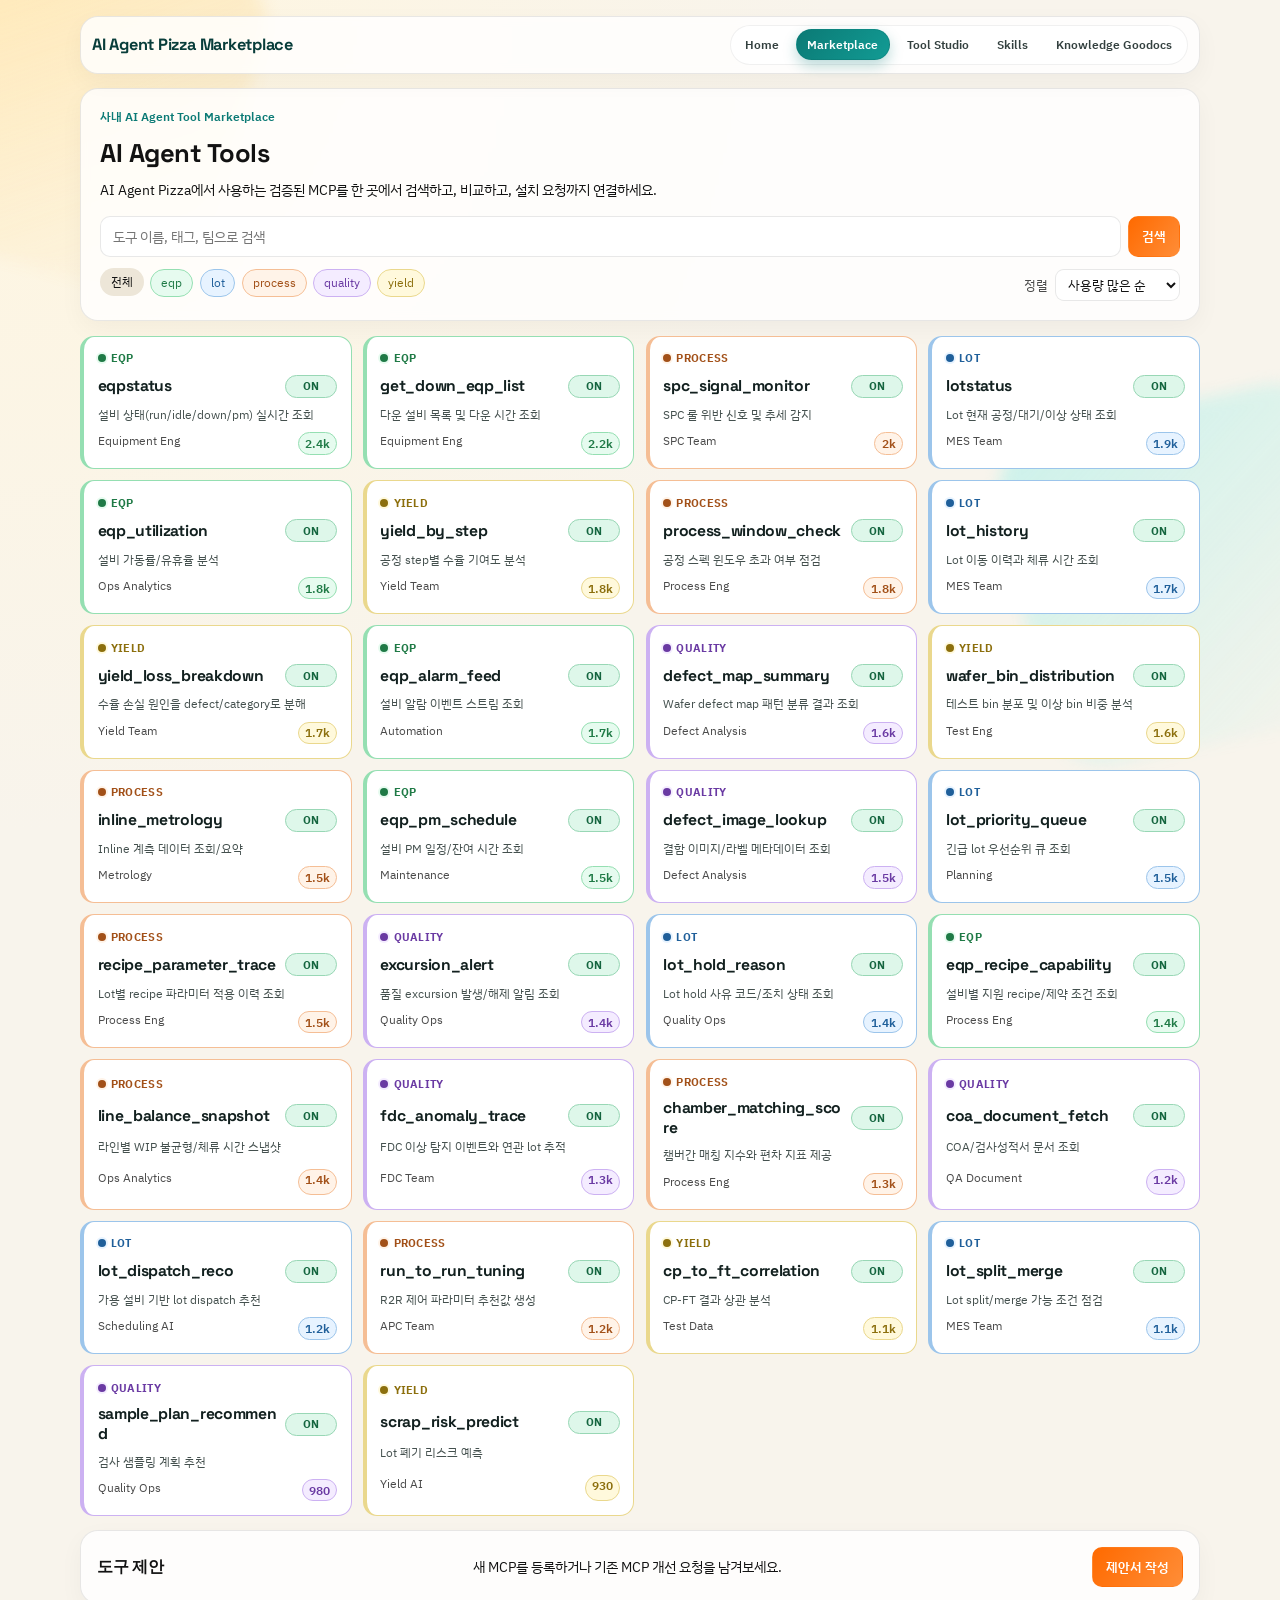
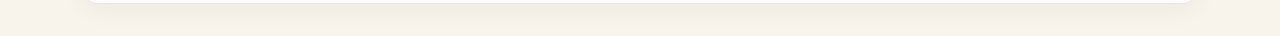
==== index.html @ 91696b95 "market" ====
﻿<!doctype html>
<html lang="ko">
  <head>
    <meta charset="UTF-8" />
    <meta name="viewport" content="width=device-width, initial-scale=1.0" />
    <title>Agent Pizza Marketplace</title>
    <link rel="preconnect" href="https://fonts.googleapis.com" />
    <link rel="preconnect" href="https://fonts.gstatic.com" crossorigin />
    <link href="https://fonts.googleapis.com/css2?family=Space+Grotesk:wght@400;500;700&family=IBM+Plex+Sans+KR:wght@400;500;600&display=swap" rel="stylesheet" />
    <link rel="stylesheet" href="./src/styles.css" />
  </head>
  <body>
    <div class="bg-shape bg-shape-left" aria-hidden="true"></div>
    <div class="bg-shape bg-shape-right" aria-hidden="true"></div>

    <header class="global-header card">
      <div class="global-inner">
        <div class="global-brand">AI Agent Pizza Marketplace</div>
        <nav class="global-tabs" aria-label="Global Navigation">
          <a href="./home.html">Home</a>
          <a href="./index.html" class="active">Marketplace</a>
          <a href="./tool-studio.html">Tool Studio</a>
          <a href="./skills.html">Skills</a>
          <a href="./knowledge-goodocs.html">Knowledge Goodocs</a>
        </nav>
      </div>
    </header>

    <main class="layout">
      <section class="hero card">
        <p class="eyebrow">사내 AI Agent Tool Marketplace</p>
        <h2>AI Agent Tools</h2>
        <p>
          AI Agent Pizza에서 사용하는 검증된 MCP를 한 곳에서 검색하고, 비교하고,
          설치 요청까지 연결하세요.
        </p>

        <div class="search-row">
          <input id="searchInput" type="search" placeholder="도구 이름, 태그, 팀으로 검색" />
          <button class="btn solid">검색</button>
        </div>

        <div class="filter-sort-row">
          <div class="chip-row" id="chipRow">
            <button class="chip active" data-filter="all">전체</button>
          </div>
          <div class="control-row">
            <label for="sortSelect">정렬</label>
            <select id="sortSelect">
              <option value="usecount_desc">사용량 많은 순</option>
              <option value="toolname_asc">도구명 오름차순</option>
            </select>
          </div>
        </div>
      </section>

      <section class="grid" id="toolGrid"></section>

      <section class="submit card">
        <h3>도구 제안</h3>
        <p>새 MCP를 등록하거나 기존 MCP 개선 요청을 남겨보세요.</p>
        <button class="btn solid">제안서 작성</button>
      </section>
    </main>

    <div class="modal hidden" id="toolModal" role="dialog" aria-modal="true" aria-labelledby="modalToolName">
      <div class="modal-backdrop" data-close-modal="true"></div>
      <section class="modal-content card">
        <div class="modal-toolbar">
          <div class="modal-context-left">
            <span id="modalCategory" class="modal-category-chip">-</span>
            <span id="modalUsecount" class="modal-usecount-chip">use -</span>
          </div>
          <button class="modal-close" id="modalCloseBtn" aria-label="닫기">닫기</button>
        </div>
        <div class="modal-title-row">
          <h3 id="modalToolName">-</h3>
          <span id="modalDeveloper" class="modal-developer-inline">-</span>
        </div>
        <p id="modalDescription" class="modal-description">-</p>
        <div class="modal-tab-row">
          <button type="button" class="modal-tab active" data-tab="api">API Code Copy</button>
          <button type="button" class="modal-tab" data-tab="source">Source Code</button>
        </div>

        <section class="modal-pane active" id="apiPane">
          <h4>Key 목록</h4>
          <pre id="modalKeys">-</pre>
          <h4>API 호출</h4>
          <div class="api-call-box">
            <p class="api-url">POST pizza.skhynix.com/api/pizza/get-context</p>
            <label class="api-query-label" for="apiQueryInput">query</label>
            <input id="apiQueryInput" class="api-query-input" type="text" placeholder="user 프롬프트 입력" />
            <pre id="apiPayloadPreview">-</pre>
            <div class="api-actions">
              <button class="btn ghost" id="copyApiBtn" type="button">API Copy</button>
              <span id="copyApiStatus" class="copy-status" aria-live="polite"></span>
            </div>
          </div>
        </section>

        <section class="modal-pane" id="sourcePane">
          <h4>Python Source Code</h4>
          <pre id="sourceCodePreview">-</pre>
          <div class="api-actions">
            <button class="btn ghost" id="copySourceBtn" type="button">Source Copy</button>
            <span id="copySourceStatus" class="copy-status" aria-live="polite"></span>
          </div>
        </section>
      </section>
    </div>

    <script src="./src/app.js"></script>
  </body>
</html>
---- src/styles.css ----
﻿:root {
  --bg: #f8f4ec;
  --ink: #121212;
  --muted: #4b4b4b;
  --card: rgba(255, 255, 255, 0.82);
  --line: rgba(0, 0, 0, 0.09);
  --accent: #ff6a00;
  --accent-2: #0b7a75;
  --chip: #ece6da;
}

* {
  box-sizing: border-box;
}

body {
  margin: 0;
  min-height: 100vh;
  color: var(--ink);
  font-family: "IBM Plex Sans KR", sans-serif;
  font-size: 14px;
  background: radial-gradient(circle at 0% 0%, #fff6df 0%, var(--bg) 40%),
    radial-gradient(circle at 100% 0%, #def8f5 0%, transparent 45%),
    var(--bg);
}

h1,
h2,
h3 {
  margin: 0;
  font-family: "Space Grotesk", sans-serif;
  letter-spacing: -0.02em;
}

p {
  margin: 0;
  line-height: 1.45;
}

.global-header {
  width: min(1120px, 92vw);
  margin: 1rem auto 0.9rem;
  padding: 0.5rem 0.7rem;
  position: sticky;
  top: 10px;
  z-index: 30;
  background: rgba(255, 255, 255, 0.72);
  border: 1px solid rgba(11, 122, 117, 0.14);
  box-shadow: 0 14px 34px rgba(11, 122, 117, 0.12);
  backdrop-filter: blur(12px);
}

.global-inner {
  display: flex;
  align-items: center;
  justify-content: space-between;
  gap: 0.9rem;
}

.global-brand {
  font-family: "Space Grotesk", sans-serif;
  font-size: 1.02rem;
  font-weight: 700;
  letter-spacing: -0.015em;
  color: #083d3a;
  white-space: nowrap;
}

.global-tabs {
  display: flex;
  flex-wrap: wrap;
  gap: 0.32rem;
  padding: 0.2rem;
  border-radius: 999px;
  background: rgba(255, 255, 255, 0.84);
  border: 1px solid rgba(0, 0, 0, 0.06);
}

.global-tabs a {
  text-decoration: none;
  color: #33403f;
  font-size: 0.74rem;
  font-weight: 600;
  padding: 0.38rem 0.66rem;
  border: 1px solid rgba(0, 0, 0, 0);
  border-radius: 999px;
  background: transparent;
  transition: all 120ms ease;
}

.global-tabs a:hover {
  background: #f6f9f8;
  color: #132423;
}

.global-tabs a.active {
  color: #ffffff;
  border-color: rgba(11, 122, 117, 0.42);
  background: linear-gradient(130deg, #0b7a75, #129b94);
  box-shadow: 0 6px 14px rgba(11, 122, 117, 0.28);
}

.topbar {
  margin: 0;
  display: flex;
  justify-content: flex-end;
  align-items: center;
}

.badge {
  display: inline-block;
  padding: 0.12rem 0.45rem;
  border: 1px solid var(--line);
  border-radius: 999px;
  font-size: 0.66rem;
  font-weight: 600;
  background: #fff;
}

.brand-wrap h1 {
  font-size: clamp(1.3rem, 2vw, 1.8rem);
}

.layout {
  width: min(1120px, 92vw);
  margin: 0 auto 2rem;
  display: grid;
  grid-template-columns: 1fr;
  gap: 0.9rem;
}

.card {
  border: 1px solid var(--line);
  border-radius: 18px;
  background: var(--card);
  backdrop-filter: blur(4px);
  box-shadow: 0 8px 24px rgba(0, 0, 0, 0.04);
}

.hero {
  padding: 1.2rem;
  display: flex;
  flex-direction: column;
  gap: 0.7rem;
}

.eyebrow {
  color: var(--accent-2);
  font-size: 0.76rem;
  font-weight: 600;
}

.hero h2 {
  font-size: clamp(1.12rem, 2.5vw, 1.6rem);
}

.search-row {
  margin-top: 0.25rem;
  display: flex;
  gap: 0.45rem;
}

.search-row input {
  flex: 1;
  border: 1px solid var(--line);
  border-radius: 10px;
  padding: 0.65rem 0.75rem;
  background: #fff;
  font: inherit;
  font-size: 0.9rem;
}

.btn {
  border: 1px solid transparent;
  border-radius: 10px;
  padding: 0.62rem 0.8rem;
  font: inherit;
  font-size: 0.82rem;
  font-weight: 600;
  cursor: pointer;
}

.btn.solid {
  background: linear-gradient(125deg, var(--accent), #ff8d37);
  color: #fff;
}

.btn.ghost {
  background: #fff;
  border-color: var(--line);
}

.filter-sort-row {
  display: grid;
  grid-template-columns: minmax(0, 1fr) auto;
  align-items: start;
  gap: 0.6rem;
}

.control-row {
  display: flex;
  align-items: center;
  gap: 0.45rem;
  justify-content: flex-end;
  white-space: nowrap;
}

.control-row label {
  color: var(--muted);
  font-size: 0.8rem;
}

.control-row select {
  border: 1px solid var(--line);
  border-radius: 9px;
  background: #fff;
  font: inherit;
  font-size: 0.8rem;
  padding: 0.33rem 0.48rem;
  color: var(--ink);
}

.chip-row {
  display: flex;
  gap: 0.4rem;
  flex-wrap: wrap;
  min-width: 0;
}

.chip {
  border: 1px solid var(--cat-border, transparent);
  background: var(--cat-bg, var(--chip));
  color: var(--cat-fg, var(--ink));
  border-radius: 999px;
  padding: 0.3rem 0.62rem;
  cursor: pointer;
  font: inherit;
  font-size: 0.74rem;
  transition: transform 120ms ease, filter 120ms ease;
}

.chip.active {
  filter: saturate(1.15);
  transform: translateY(-1px);
}

.grid {
  grid-column: 1 / -1;
  display: grid;
  grid-template-columns: repeat(4, minmax(0, 1fr));
  gap: 0.7rem;
}

.tool-card {
  background: #fff;
  border: 1px solid var(--cat-border, var(--line));
  border-left: 4px solid var(--cat-border, var(--line));
  border-radius: 14px;
  padding: 0.85rem;
  display: grid;
  gap: 0.52rem;
  transform: translateY(8px);
  opacity: 0;
  animation: rise 0.5s ease forwards;
  cursor: pointer;
  transition: transform 120ms ease, box-shadow 120ms ease, border-color 120ms ease;
}

.tool-card:hover {
  transform: translateY(-2px);
  box-shadow: 0 10px 22px rgba(0, 0, 0, 0.08);
}

.tool-card.selected {
  border-color: var(--cat-fg, #333);
  box-shadow: 0 12px 24px color-mix(in srgb, var(--cat-bg, #eee) 65%, #ffffff);
}

.tool-card p {
  font-size: 0.78rem;
  color: #44504e;
}

.tool-head {
  display: flex;
  justify-content: space-between;
  gap: 0.4rem;
  align-items: center;
}

.tool-topline {
  display: flex;
  align-items: center;
  gap: 0.32rem;
}

.category-dot {
  width: 8px;
  height: 8px;
  border-radius: 999px;
  background: var(--cat-fg, #333);
  box-shadow: 0 0 0 2px var(--cat-bg, #eee);
}

.category-text {
  font-size: 0.67rem;
  font-weight: 700;
  color: var(--cat-fg, #333);
  letter-spacing: 0.03em;
}

.tool-name {
  font-size: 0.98rem;
  font-weight: 700;
  color: #12201f;
  word-break: break-word;
}

.tool-toggle {
  border: 1px solid transparent;
  border-radius: 999px;
  min-width: 52px;
  padding: 0.16rem 0.5rem;
  font: inherit;
  font-size: 0.68rem;
  font-weight: 700;
  cursor: pointer;
  transition: all 120ms ease;
}

.tool-toggle.on {
  background: #def7ea;
  color: #14653f;
  border-color: #98d7b5;
}

.tool-toggle.off {
  background: #f2f2f2;
  color: #666;
  border-color: #d4d4d4;
}

.category-pill {
  padding: 0.16rem 0.45rem;
  border-radius: 999px;
  font-size: 0.64rem;
  font-weight: 600;
  background: var(--cat-bg, #f1f1f1);
  color: var(--cat-fg, #333);
  border: 1px solid var(--cat-border, transparent);
}

.meta {
  display: flex;
  justify-content: space-between;
  color: var(--muted);
  font-size: 0.74rem;
}

.usecount-badge {
  border: 1px solid var(--cat-border, var(--line));
  background: var(--cat-bg, #f4f4f4);
  color: var(--cat-fg, #3b3b3b);
  padding: 0.1rem 0.38rem;
  border-radius: 999px;
  font-weight: 600;
}

.submit {
  grid-column: 1 / -1;
  padding: 1rem;
  display: flex;
  justify-content: space-between;
  align-items: center;
}

.page-layout {
  min-height: calc(100vh - 210px);
}

.page-card {
  padding: 1.2rem;
  display: grid;
  gap: 0.6rem;
}

.page-card h2 {
  font-size: clamp(1.05rem, 2.4vw, 1.45rem);
}

.chat-shell {
  min-height: calc(100vh - 215px);
  padding: 0.9rem;
  display: grid;
  gap: 0.9rem;
  grid-template-columns: 280px minmax(0, 1fr);
}

.chat-sidebar {
  border: 1px solid var(--line);
  border-radius: 14px;
  padding: 0.9rem;
  background: linear-gradient(165deg, rgba(255, 255, 255, 0.98), rgba(232, 250, 248, 0.84));
  display: grid;
  align-content: start;
  gap: 0.6rem;
}

.chat-sidebar h2 {
  font-size: 1.02rem;
}

.chat-sidebar p {
  font-size: 0.8rem;
  color: var(--muted);
}

.chat-meta-list {
  display: grid;
  gap: 0.4rem;
}

.chat-meta-list span {
  font-size: 0.74rem;
  color: #214946;
  border: 1px solid rgba(11, 122, 117, 0.2);
  border-radius: 8px;
  padding: 0.35rem 0.45rem;
  background: rgba(255, 255, 255, 0.85);
}

.quick-prompts {
  margin-top: 0.2rem;
  display: grid;
  gap: 0.35rem;
}

.quick-prompts p {
  font-size: 0.72rem;
  font-weight: 600;
  color: #1d4f4b;
}

.quick-prompt-btn {
  text-align: left;
  border: 1px solid rgba(11, 122, 117, 0.2);
  border-radius: 9px;
  background: rgba(255, 255, 255, 0.9);
  font: inherit;
  font-size: 0.76rem;
  color: #233130;
  padding: 0.44rem 0.52rem;
  cursor: pointer;
  transition: all 120ms ease;
}

.quick-prompt-btn:hover {
  background: #eaf8f6;
  border-color: rgba(11, 122, 117, 0.38);
}

.chat-main {
  border: 1px solid var(--line);
  border-radius: 14px;
  background: rgba(255, 255, 255, 0.95);
  display: grid;
  grid-template-rows: auto 1fr auto;
  min-height: 520px;
}

.chat-topbar {
  display: flex;
  justify-content: space-between;
  align-items: center;
  padding: 0.75rem 0.85rem;
  border-bottom: 1px solid var(--line);
  background: rgba(243, 250, 249, 0.9);
}

.chat-topbar strong {
  font-size: 0.82rem;
}

.chat-topbar span {
  color: var(--muted);
  font-size: 0.72rem;
}

.chat-hint {
  margin: 0;
  padding: 0.5rem 0.85rem;
  border-bottom: 1px solid var(--line);
  background: rgba(255, 255, 255, 0.8);
  color: var(--muted);
  font-size: 0.74rem;
}

.chat-messages {
  padding: 0.85rem;
  overflow: auto;
  display: grid;
  gap: 0.55rem;
}

.msg {
  max-width: min(85%, 640px);
  border-radius: 12px;
  padding: 0.6rem 0.7rem;
  border: 1px solid var(--line);
}

.msg-author {
  font-size: 0.66rem;
  font-weight: 700;
  margin-bottom: 0.2rem;
  color: var(--muted);
}

.msg.agent {
  background: #eef8f7;
  justify-self: start;
}

.msg.user {
  background: #fff3e8;
  justify-self: end;
}

.msg p {
  font-size: 0.8rem;
  white-space: pre-line;
}

.chat-input-row {
  border-top: 1px solid var(--line);
  padding: 0.65rem;
  display: flex;
  gap: 0.5rem;
}

.chat-input-row input {
  flex: 1;
  border: 1px solid var(--line);
  border-radius: 10px;
  padding: 0.6rem 0.7rem;
  font: inherit;
}

.modal {
  position: fixed;
  inset: 0;
  z-index: 50;
  display: grid;
  place-items: center;
}

.modal.hidden {
  display: none;
}

.modal-backdrop {
  position: absolute;
  inset: 0;
  background: rgba(0, 0, 0, 0.35);
}

.modal-content {
  position: relative;
  width: min(700px, 92vw);
  max-height: 82vh;
  overflow: auto;
  padding: 1rem 1rem 0.95rem;
  display: grid;
  gap: 0.58rem;
}

.modal-toolbar {
  display: flex;
  justify-content: space-between;
  align-items: center;
}

.modal-context-left {
  display: flex;
  align-items: center;
  gap: 0.4rem;
}

.modal-usecount-chip {
  color: #1f5f5a;
  background: #eaf8f6;
  border: 1px solid #b7e4dd;
  border-radius: 999px;
  padding: 0.14rem 0.46rem;
  font-size: 0.72rem;
  font-weight: 700;
}

.modal-title-row {
  display: flex;
  align-items: baseline;
  gap: 0.5rem;
  flex-wrap: wrap;
}

.modal-developer-inline {
  font-size: 0.74rem;
  color: #657371;
}

.modal-description {
  color: #253130;
  font-size: 0.84rem;
  line-height: 1.45;
}

.modal-tab-row {
  display: flex;
  gap: 0.35rem;
  padding-bottom: 0.2rem;
}

.modal-tab {
  border: 1px solid var(--line);
  background: #fff;
  color: #3a4a48;
  border-radius: 8px;
  font: inherit;
  font-size: 0.76rem;
  font-weight: 600;
  padding: 0.35rem 0.6rem;
  cursor: pointer;
}

.modal-tab.active {
  background: #eaf8f6;
  color: #156c66;
  border-color: #98d7cf;
}

.modal-pane {
  display: none;
  gap: 0.58rem;
}

.modal-pane.active {
  display: grid;
}

.modal-content h3 {
  font-size: 1.05rem;
}

.detail-label {
  color: var(--accent-2);
  font-size: 0.74rem;
  font-weight: 600;
}

.detail-meta {
  display: flex;
  flex-wrap: wrap;
  gap: 0.65rem;
  color: var(--muted);
  font-size: 0.76rem;
}

.modal-category-chip {
  color: var(--cat-fg, #2f2f2f);
  background: var(--cat-bg, #f1f1f1);
  border: 1px solid var(--cat-border, transparent);
  border-radius: 999px;
  padding: 0.14rem 0.46rem;
  font-weight: 700;
  letter-spacing: 0.03em;
}

.modal-content h4 {
  margin: 0;
  font-family: "Space Grotesk", sans-serif;
  font-size: 0.84rem;
}

.modal-content pre {
  margin: 0;
  border: 1px solid var(--line);
  border-radius: 10px;
  background: #fff;
  padding: 0.6rem;
  font-family: "IBM Plex Sans KR", sans-serif;
  font-size: 0.78rem;
  white-space: pre-wrap;
  line-height: 1.35;
}

#sourceCodePreview {
  background: #0b1020;
  color: #d7e3ff;
  border: 1px solid #1f2a44;
  border-radius: 12px;
  font-family: "Consolas", "Courier New", monospace;
  font-size: 0.78rem;
  line-height: 1.5;
  padding: 0.85rem;
  white-space: pre;
  overflow: auto;
  tab-size: 2;
  box-shadow: inset 0 0 0 1px rgba(93, 122, 196, 0.18);
}

#sourceCodePreview::selection {
  background: rgba(111, 175, 255, 0.35);
}

.modal-close {
  border: 1px solid var(--line);
  background: #fff;
  border-radius: 10px;
  font: inherit;
  font-size: 0.76rem;
  padding: 0.28rem 0.54rem;
  cursor: pointer;
}

.api-call-box {
  border: 1px solid var(--line);
  border-radius: 10px;
  background: #fbfdfc;
  padding: 0.65rem;
  display: grid;
  gap: 0.5rem;
}

.api-url {
  font-family: "Space Grotesk", sans-serif;
  font-size: 0.77rem;
  color: #1f4a47;
}

.api-query-label {
  font-size: 0.74rem;
  color: var(--muted);
}

.api-query-input {
  border: 1px solid var(--line);
  border-radius: 8px;
  background: #fff;
  font: inherit;
  font-size: 0.8rem;
  padding: 0.45rem 0.5rem;
}

.api-actions {
  display: flex;
  align-items: center;
  gap: 0.5rem;
}

.copy-status {
  font-size: 0.74rem;
  color: #296b67;
}

.bg-shape {
  position: fixed;
  width: 340px;
  height: 340px;
  border-radius: 60px;
  z-index: -1;
  opacity: 0.45;
  filter: blur(8px);
}

.bg-shape-left {
  background: linear-gradient(145deg, #ffd37a, transparent);
  top: -70px;
  left: -100px;
  rotate: 16deg;
}

.bg-shape-right {
  background: linear-gradient(145deg, #95f0ea, transparent);
  right: -80px;
  top: 45%;
  rotate: -12deg;
}

@keyframes rise {
  to {
    transform: translateY(0);
    opacity: 1;
  }
}

@media (max-width: 980px) {
  .grid {
    grid-template-columns: repeat(2, minmax(0, 1fr));
  }

  .chat-shell {
    grid-template-columns: 1fr;
  }

  .chat-main {
    min-height: 460px;
  }

  .submit {
    flex-direction: column;
    align-items: flex-start;
    gap: 0.6rem;
  }
}

@media (max-width: 620px) {
  .global-header {
    top: 6px;
    padding: 0.45rem 0.55rem;
  }

  .global-inner {
    flex-direction: column;
    align-items: flex-start;
  }

  .global-brand {
    font-size: 0.92rem;
  }

  .topbar {
    justify-content: flex-start;
  }

  .grid {
    grid-template-columns: 1fr;
  }

  .search-row {
    flex-direction: column;
  }

  .control-row {
    justify-content: flex-start;
  }

  .filter-sort-row {
    grid-template-columns: 1fr;
  }
}
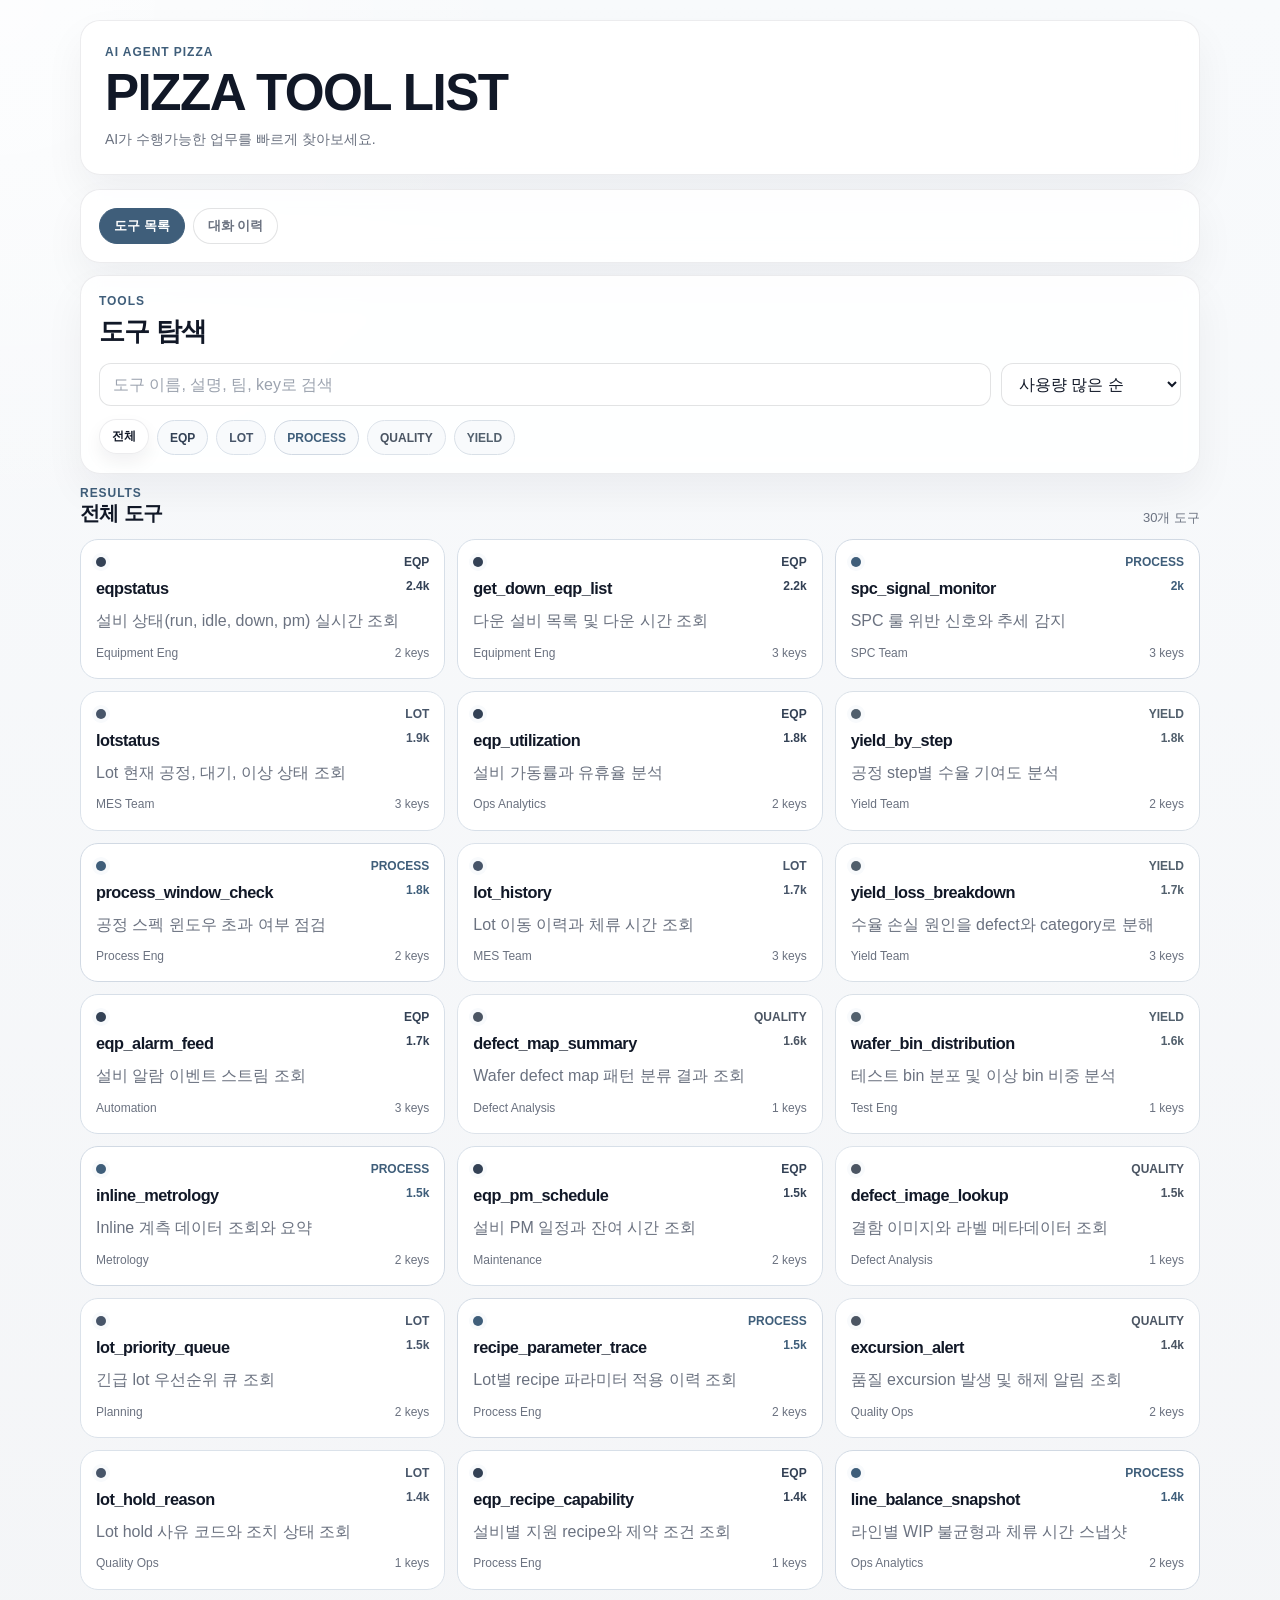
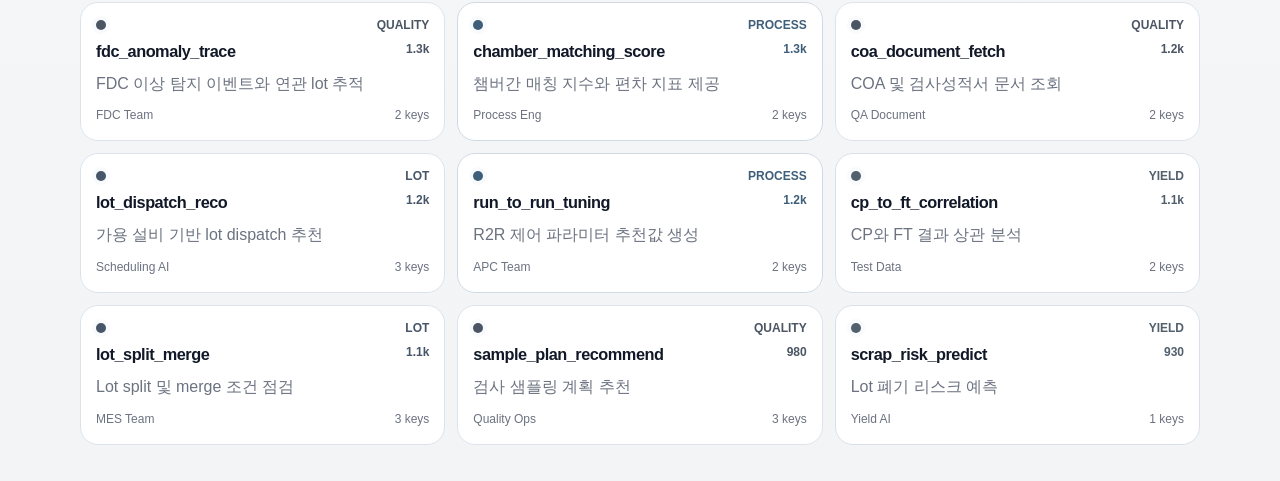
==== commit 801298a6: "Refine marketplace and history experience" ====
--- a/index.html
+++ b/index.html
@@ -3,65 +3,90 @@
   <head>
     <meta charset="UTF-8" />
     <meta name="viewport" content="width=device-width, initial-scale=1.0" />
-    <title>Agent Pizza Marketplace</title>
-    <link rel="preconnect" href="https://fonts.googleapis.com" />
-    <link rel="preconnect" href="https://fonts.gstatic.com" crossorigin />
-    <link href="https://fonts.googleapis.com/css2?family=Space+Grotesk:wght@400;500;700&family=IBM+Plex+Sans+KR:wght@400;500;600&display=swap" rel="stylesheet" />
+    <title>AI Agent Pizza Marketplace</title>
     <link rel="stylesheet" href="./src/styles.css" />
   </head>
   <body>
-    <div class="bg-shape bg-shape-left" aria-hidden="true"></div>
-    <div class="bg-shape bg-shape-right" aria-hidden="true"></div>
+    <div class="page-shell">
+      <header class="hero">
+        <div class="hero-copy">
+          <p class="eyebrow">AI Agent Pizza</p>
+          <h1>PIZZA TOOL LIST</h1>
+          <p class="hero-text">
+            AI가 수행가능한 업무를 빠르게 찾아보세요.
+          </p>
+        </div>
+      </header>
 
-    <header class="global-header card">
-      <div class="global-inner">
-        <div class="global-brand">AI Agent Pizza Marketplace</div>
-        <nav class="global-tabs" aria-label="Global Navigation">
-          <a href="./home.html">Home</a>
-          <a href="./index.html" class="active">Marketplace</a>
-          <a href="./tool-studio.html">Tool Studio</a>
-          <a href="./skills.html">Skills</a>
-          <a href="./knowledge-goodocs.html">Knowledge Goodocs</a>
-        </nav>
-      </div>
-    </header>
+      <main class="marketplace">
+        <section class="page-tabs card">
+          <button class="page-tab active" type="button" data-page-tab="tools">도구 목록</button>
+          <button class="page-tab" type="button" data-page-tab="history">대화 이력</button>
+        </section>
 
-    <main class="layout">
-      <section class="hero card">
-        <p class="eyebrow">사내 AI Agent Tool Marketplace</p>
-        <h2>AI Agent Tools</h2>
-        <p>
-          AI Agent Pizza에서 사용하는 검증된 MCP를 한 곳에서 검색하고, 비교하고,
-          설치 요청까지 연결하세요.
-        </p>
+        <section class="page-panel active" id="toolsPanel">
+        <section class="toolbar card">
+          <div class="toolbar-copy">
+            <p class="eyebrow">Tools</p>
+            <h2>도구 탐색</h2>
+          </div>
 
-        <div class="search-row">
-          <input id="searchInput" type="search" placeholder="도구 이름, 태그, 팀으로 검색" />
-          <button class="btn solid">검색</button>
-        </div>
-
-        <div class="filter-sort-row">
-          <div class="chip-row" id="chipRow">
-            <button class="chip active" data-filter="all">전체</button>
-          </div>
-          <div class="control-row">
-            <label for="sortSelect">정렬</label>
-            <select id="sortSelect">
+          <div class="search-row">
+            <input id="searchInput" type="search" placeholder="도구 이름, 설명, 팀, key로 검색" />
+            <select id="sortSelect" aria-label="정렬 기준">
               <option value="usecount_desc">사용량 많은 순</option>
               <option value="toolname_asc">도구명 오름차순</option>
             </select>
           </div>
-        </div>
-      </section>
 
-      <section class="grid" id="toolGrid"></section>
+          <div class="chip-row" id="chipRow">
+            <button class="chip active" data-filter="all">전체</button>
+          </div>
+        </section>
 
-      <section class="submit card">
-        <h3>도구 제안</h3>
-        <p>새 MCP를 등록하거나 기존 MCP 개선 요청을 남겨보세요.</p>
-        <button class="btn solid">제안서 작성</button>
-      </section>
-    </main>
+        <section class="results-head">
+          <div>
+            <p class="results-label">Results</p>
+            <h3 id="resultsTitle">전체 도구</h3>
+          </div>
+          <p class="results-meta" id="resultsMeta">0개 도구</p>
+        </section>
+
+        <section class="grid" id="toolGrid"></section>
+        </section>
+
+        <section class="page-panel" id="historyPanel">
+          <section class="history-shell card">
+            <div class="history-head">
+              <div>
+                <p class="eyebrow">History</p>
+                <h2>대화 이력</h2>
+              </div>
+              <p class="history-meta" id="historyMeta">0개 대화</p>
+            </div>
+
+            <div class="history-toolbar">
+              <input id="historySearchInput" type="search" placeholder="대화 제목, 질문, 답변, tool로 검색" />
+              <div class="history-filter-row">
+                <select id="historyToolFilter" aria-label="대화 이력 tool 필터">
+                  <option value="all">전체 TOOL</option>
+                </select>
+                <select id="historySkillFilter" aria-label="대화 이력 skill 필터">
+                  <option value="all">전체 SKILL</option>
+                </select>
+                <select id="historySkillUsageFilter" aria-label="대화 이력 skill 사용 여부 필터">
+                  <option value="all">SKILL 사용 전체</option>
+                  <option value="used">SKILL 사용</option>
+                  <option value="unused">SKILL 없음</option>
+                </select>
+              </div>
+            </div>
+
+            <div class="history-list" id="historyList"></div>
+          </section>
+        </section>
+      </main>
+    </div>
 
     <div class="modal hidden" id="toolModal" role="dialog" aria-modal="true" aria-labelledby="modalToolName">
       <div class="modal-backdrop" data-close-modal="true"></div>
@@ -71,39 +96,52 @@
             <span id="modalCategory" class="modal-category-chip">-</span>
             <span id="modalUsecount" class="modal-usecount-chip">use -</span>
           </div>
-          <button class="modal-close" id="modalCloseBtn" aria-label="닫기">닫기</button>
+          <button class="modal-close" id="modalCloseBtn" aria-label="닫기" type="button">닫기</button>
         </div>
+
         <div class="modal-title-row">
-          <h3 id="modalToolName">-</h3>
+          <div>
+            <p class="modal-kicker">Detail</p>
+            <h3 id="modalToolName">-</h3>
+          </div>
           <span id="modalDeveloper" class="modal-developer-inline">-</span>
         </div>
+
         <p id="modalDescription" class="modal-description">-</p>
+
         <div class="modal-tab-row">
-          <button type="button" class="modal-tab active" data-tab="api">API Code Copy</button>
-          <button type="button" class="modal-tab" data-tab="source">Source Code</button>
+          <button type="button" class="modal-tab active" data-tab="api">API Payload</button>
+          <button type="button" class="modal-tab" data-tab="source">Python Sample</button>
         </div>
 
         <section class="modal-pane active" id="apiPane">
-          <h4>Key 목록</h4>
-          <pre id="modalKeys">-</pre>
-          <h4>API 호출</h4>
-          <div class="api-call-box">
-            <p class="api-url">POST pizza.skhynix.com/api/pizza/get-context</p>
-            <label class="api-query-label" for="apiQueryInput">query</label>
-            <input id="apiQueryInput" class="api-query-input" type="text" placeholder="user 프롬프트 입력" />
+          <div class="detail-grid">
+            <div class="detail-card">
+              <p class="detail-label">Required Keys</p>
+              <pre id="modalKeys">-</pre>
+            </div>
+            <div class="detail-card">
+              <p class="detail-label">Query</p>
+              <input id="apiQueryInput" class="api-query-input" type="text" placeholder="예: A라인 다운 설비 10분 이상 조회" />
+            </div>
+          </div>
+          <div class="code-card">
+            <div class="code-head">
+              <p class="detail-label">POST payload</p>
+              <button class="btn ghost" id="copyApiBtn" type="button">복사</button>
+            </div>
             <pre id="apiPayloadPreview">-</pre>
-            <div class="api-actions">
-              <button class="btn ghost" id="copyApiBtn" type="button">API Copy</button>
-              <span id="copyApiStatus" class="copy-status" aria-live="polite"></span>
-            </div>
+            <span id="copyApiStatus" class="copy-status" aria-live="polite"></span>
           </div>
         </section>
 
         <section class="modal-pane" id="sourcePane">
-          <h4>Python Source Code</h4>
-          <pre id="sourceCodePreview">-</pre>
-          <div class="api-actions">
-            <button class="btn ghost" id="copySourceBtn" type="button">Source Copy</button>
+          <div class="code-card">
+            <div class="code-head">
+              <p class="detail-label">Python example</p>
+              <button class="btn ghost" id="copySourceBtn" type="button">복사</button>
+            </div>
+            <pre id="sourceCodePreview">-</pre>
             <span id="copySourceStatus" class="copy-status" aria-live="polite"></span>
           </div>
         </section>
--- a/src/styles.css
+++ b/src/styles.css
@@ -1,549 +1,516 @@
-﻿:root {
-  --bg: #f8f4ec;
-  --ink: #121212;
-  --muted: #4b4b4b;
-  --card: rgba(255, 255, 255, 0.82);
-  --line: rgba(0, 0, 0, 0.09);
-  --accent: #ff6a00;
-  --accent-2: #0b7a75;
-  --chip: #ece6da;
+:root {
+  --bg: #f3f4f6;
+  --surface: rgba(255, 255, 255, 0.88);
+  --surface-strong: #ffffff;
+  --line: rgba(17, 24, 39, 0.08);
+  --line-strong: rgba(17, 24, 39, 0.12);
+  --text: #111827;
+  --muted: #6b7280;
+  --brand: #3f5e7a;
+  --brand-dark: #2f465c;
+  --accent: #3f5e7a;
+  --shadow: 0 18px 40px rgba(15, 23, 42, 0.05);
 }
 
 * {
   box-sizing: border-box;
+}
+
+html {
+  scroll-behavior: smooth;
 }
 
 body {
   margin: 0;
   min-height: 100vh;
-  color: var(--ink);
-  font-family: "IBM Plex Sans KR", sans-serif;
-  font-size: 14px;
-  background: radial-gradient(circle at 0% 0%, #fff6df 0%, var(--bg) 40%),
-    radial-gradient(circle at 100% 0%, #def8f5 0%, transparent 45%),
-    var(--bg);
+  color: var(--text);
+  font-family: "Segoe UI", "Malgun Gothic", "Apple SD Gothic Neo", Arial, sans-serif;
+  background:
+    radial-gradient(circle at top left, rgba(255, 255, 255, 0.7), transparent 22%),
+    linear-gradient(180deg, #f8fafc 0%, var(--bg) 100%);
+}
+
+button,
+input,
+select {
+  font: inherit;
+}
+
+button {
+  cursor: pointer;
 }
 
 h1,
 h2,
-h3 {
-  margin: 0;
-  font-family: "Space Grotesk", sans-serif;
-  letter-spacing: -0.02em;
-}
-
+h3,
 p {
   margin: 0;
-  line-height: 1.45;
-}
-
-.global-header {
-  width: min(1120px, 92vw);
-  margin: 1rem auto 0.9rem;
-  padding: 0.5rem 0.7rem;
-  position: sticky;
-  top: 10px;
-  z-index: 30;
-  background: rgba(255, 255, 255, 0.72);
-  border: 1px solid rgba(11, 122, 117, 0.14);
-  box-shadow: 0 14px 34px rgba(11, 122, 117, 0.12);
-  backdrop-filter: blur(12px);
-}
-
-.global-inner {
+}
+
+h1,
+h2,
+h3,
+strong {
+  font-family: "Segoe UI", "Malgun Gothic", "Apple SD Gothic Neo", Arial, sans-serif;
+  letter-spacing: -0.03em;
+}
+
+pre {
+  margin: 0;
+  white-space: pre-wrap;
+  word-break: break-word;
+}
+
+.page-shell {
+  width: min(1120px, calc(100vw - 28px));
+  margin: 0 auto;
+  padding: 20px 0 36px;
+}
+
+.hero {
+  display: block;
+  margin-bottom: 14px;
+}
+
+.hero-copy,
+.card,
+.modal-content,
+.empty-state {
+  border: 1px solid var(--line);
+  border-radius: 20px;
+  background: var(--surface);
+  box-shadow: var(--shadow);
+  backdrop-filter: blur(10px);
+}
+
+.hero-copy {
+  padding: 24px;
+  display: grid;
+  gap: 10px;
+}
+
+.eyebrow,
+.results-label,
+.modal-kicker,
+.detail-label,
+.snapshot-label {
+  font-size: 12px;
+  font-weight: 700;
+  letter-spacing: 0.08em;
+  text-transform: uppercase;
+  color: var(--accent);
+}
+
+.hero-copy h1 {
+  max-width: none;
+  font-size: clamp(2rem, 4vw, 3.6rem);
+  line-height: 0.95;
+}
+
+.hero-text {
+  max-width: 52ch;
+  font-size: 14px;
+  line-height: 1.6;
+  color: var(--muted);
+}
+
+.marketplace {
+  display: grid;
+  gap: 12px;
+}
+
+.page-tabs {
+  display: flex;
+  gap: 8px;
+  padding: 8px;
+}
+
+.page-tab {
+  border: 1px solid var(--line-strong);
+  background: rgba(255, 255, 255, 0.9);
+  color: var(--muted);
+  border-radius: 999px;
+  padding: 8px 14px;
+  font-size: 13px;
+  font-weight: 700;
+}
+
+.page-tab.active {
+  background: var(--brand);
+  border-color: var(--brand);
+  color: #fff;
+}
+
+.page-panel {
+  display: none;
+  gap: 12px;
+}
+
+.page-panel.active {
+  display: grid;
+}
+
+.card {
+  padding: 18px;
+}
+
+.toolbar {
+  display: grid;
+  gap: 14px;
+}
+
+.toolbar-copy {
+  display: grid;
+  gap: 6px;
+}
+
+.toolbar-copy h2 {
+  font-size: clamp(1.2rem, 2vw, 1.6rem);
+}
+
+.search-row {
+  display: grid;
+  grid-template-columns: minmax(0, 1fr) 180px;
+  gap: 10px;
+}
+
+.search-row input,
+.search-row select,
+.api-query-input {
+  width: 100%;
+  border: 1px solid var(--line-strong);
+  border-radius: 12px;
+  background: rgba(255, 255, 255, 0.96);
+  padding: 11px 13px;
+  color: var(--text);
+}
+
+.search-row input::placeholder,
+.api-query-input::placeholder {
+  color: #9ca3af;
+}
+
+.chip-row {
+  display: flex;
+  flex-wrap: wrap;
+  gap: 8px;
+}
+
+.chip {
+  border: 1px solid var(--cat-border, var(--line));
+  border-radius: 999px;
+  background: var(--cat-bg, rgba(255, 255, 255, 0.85));
+  color: var(--cat-fg, var(--text));
+  padding: 8px 12px;
+  font-size: 12px;
+  font-weight: 700;
+  transition: transform 140ms ease, box-shadow 140ms ease;
+}
+
+.chip.active,
+.chip:hover {
+  transform: translateY(-1px);
+  box-shadow: 0 8px 18px rgba(15, 23, 42, 0.06);
+}
+
+.results-head {
+  display: flex;
+  align-items: end;
+  justify-content: space-between;
+  gap: 16px;
+}
+
+.results-head h3 {
+  font-size: 1.25rem;
+}
+
+.results-meta {
+  color: var(--muted);
+  font-size: 13px;
+}
+
+.grid {
+  display: grid;
+  grid-template-columns: repeat(3, minmax(0, 1fr));
+  gap: 12px;
+}
+
+.tool-card {
+  border: 1px solid var(--cat-border, var(--line));
+  border-radius: 18px;
+  background: rgba(255, 255, 255, 0.94);
+  padding: 15px;
+  display: grid;
+  gap: 10px;
+  cursor: pointer;
+  opacity: 0;
+  transform: translateY(12px);
+  animation: rise 0.45s ease forwards;
+  transition: transform 140ms ease, box-shadow 140ms ease, border-color 140ms ease;
+}
+
+.tool-card:hover {
+  transform: translateY(-3px);
+  box-shadow: 0 14px 28px rgba(15, 23, 42, 0.08);
+}
+
+.tool-topline,
+.tool-head,
+.tool-footer,
+.code-head,
+.modal-toolbar,
+.modal-context-left,
+.modal-title-row {
   display: flex;
   align-items: center;
   justify-content: space-between;
-  gap: 0.9rem;
-}
-
-.global-brand {
-  font-family: "Space Grotesk", sans-serif;
+  gap: 10px;
+}
+
+.tool-head {
+  align-items: start;
+}
+
+.category-dot {
+  width: 10px;
+  height: 10px;
+  border-radius: 999px;
+  background: var(--cat-fg, var(--text));
+  box-shadow: 0 0 0 4px var(--cat-bg, rgba(0, 0, 0, 0.08));
+}
+
+.category-text,
+.tool-usage {
+  font-size: 12px;
+  font-weight: 700;
+  color: var(--cat-fg, var(--text));
+}
+
+.tool-name {
   font-size: 1.02rem;
-  font-weight: 700;
-  letter-spacing: -0.015em;
-  color: #083d3a;
+}
+
+.tool-description,
+.tool-footer,
+.modal-description,
+.copy-status,
+.empty-state p {
+  color: var(--muted);
+  line-height: 1.6;
+}
+
+.tool-footer {
+  font-size: 12px;
+}
+
+.history-shell {
+  display: grid;
+  gap: 14px;
+}
+
+.history-toolbar {
+  display: grid;
+  grid-template-columns: minmax(0, 1fr) minmax(360px, 1fr);
+  gap: 10px;
+}
+
+.history-filter-row {
+  display: grid;
+  grid-template-columns: 1fr 1fr 1fr;
+  gap: 10px;
+}
+
+.history-toolbar input,
+.history-toolbar select,
+.history-filter-row select {
+  width: 100%;
+  border: 1px solid var(--line-strong);
+  border-radius: 12px;
+  background: rgba(255, 255, 255, 0.96);
+  padding: 11px 13px;
+  color: var(--text);
+}
+
+.history-toolbar input::placeholder {
+  color: #9ca3af;
+}
+
+.history-head {
+  display: flex;
+  align-items: end;
+  justify-content: space-between;
+  gap: 16px;
+}
+
+.history-head h2 {
+  font-size: clamp(1.2rem, 2vw, 1.6rem);
+}
+
+.history-meta {
+  color: var(--muted);
+  font-size: 13px;
+}
+
+.history-list {
+  display: grid;
+  gap: 10px;
+}
+
+.history-item {
+  border: 1px solid var(--line);
+  border-radius: 16px;
+  background: rgba(255, 255, 255, 0.94);
+  padding: 14px;
+  display: grid;
+  gap: 10px;
+  cursor: pointer;
+  transition: border-color 0.16s ease, box-shadow 0.16s ease, transform 0.16s ease;
+}
+
+.history-item:hover {
+  border-color: rgba(63, 94, 122, 0.22);
+  box-shadow: 0 8px 24px rgba(15, 23, 42, 0.05);
+  transform: translateY(-1px);
+}
+
+.history-item-head {
+  display: flex;
+  align-items: start;
+  justify-content: space-between;
+  gap: 10px;
+}
+
+.history-item-head h3 {
+  font-size: 1rem;
+  margin-bottom: 6px;
+  line-height: 1.45;
+}
+
+.history-copy {
+  min-width: 0;
+}
+
+.history-answer-preview {
+  color: var(--muted);
+  line-height: 1.55;
+  font-size: 13px;
+  white-space: normal;
+}
+
+.history-time {
+  color: var(--muted);
+  font-size: 12px;
   white-space: nowrap;
 }
 
-.global-tabs {
+.history-side {
+  display: grid;
+  justify-items: end;
+  gap: 8px;
+}
+
+.history-actions {
+  display: flex;
+  align-items: center;
+  gap: 6px;
+}
+
+.history-toggle {
+  border: 1px solid var(--line-strong);
+  background: rgba(255, 255, 255, 0.95);
+  color: var(--text);
+  border-radius: 999px;
+  padding: 6px 10px;
+  font-size: 12px;
+  font-weight: 700;
+}
+
+.history-report-link {
+  border: 1px solid var(--line);
+  background: #f8fafc;
+  color: #3f5e7a;
+  border-radius: 999px;
+  padding: 6px 10px;
+  font-size: 12px;
+  font-weight: 700;
+  text-decoration: none;
+}
+
+.history-summary-inline {
   display: flex;
   flex-wrap: wrap;
-  gap: 0.32rem;
-  padding: 0.2rem;
-  border-radius: 999px;
-  background: rgba(255, 255, 255, 0.84);
-  border: 1px solid rgba(0, 0, 0, 0.06);
-}
-
-.global-tabs a {
-  text-decoration: none;
-  color: #33403f;
-  font-size: 0.74rem;
-  font-weight: 600;
-  padding: 0.38rem 0.66rem;
-  border: 1px solid rgba(0, 0, 0, 0);
-  border-radius: 999px;
-  background: transparent;
-  transition: all 120ms ease;
-}
-
-.global-tabs a:hover {
-  background: #f6f9f8;
-  color: #132423;
-}
-
-.global-tabs a.active {
-  color: #ffffff;
-  border-color: rgba(11, 122, 117, 0.42);
-  background: linear-gradient(130deg, #0b7a75, #129b94);
-  box-shadow: 0 6px 14px rgba(11, 122, 117, 0.28);
-}
-
-.topbar {
-  margin: 0;
-  display: flex;
-  justify-content: flex-end;
-  align-items: center;
-}
-
-.badge {
-  display: inline-block;
-  padding: 0.12rem 0.45rem;
+  gap: 8px;
+}
+
+.history-inline-block {
+  min-width: 0;
+}
+
+.history-tools {
+  display: flex;
+  flex-wrap: wrap;
+  gap: 6px;
+}
+
+.history-tools.compact {
+  gap: 6px;
+}
+
+.history-tool,
+.history-tag {
   border: 1px solid var(--line);
   border-radius: 999px;
-  font-size: 0.66rem;
-  font-weight: 600;
-  background: #fff;
-}
-
-.brand-wrap h1 {
-  font-size: clamp(1.3rem, 2vw, 1.8rem);
-}
-
-.layout {
-  width: min(1120px, 92vw);
-  margin: 0 auto 2rem;
-  display: grid;
-  grid-template-columns: 1fr;
-  gap: 0.9rem;
-}
-
-.card {
-  border: 1px solid var(--line);
-  border-radius: 18px;
-  background: var(--card);
-  backdrop-filter: blur(4px);
-  box-shadow: 0 8px 24px rgba(0, 0, 0, 0.04);
-}
-
-.hero {
-  padding: 1.2rem;
-  display: flex;
-  flex-direction: column;
-  gap: 0.7rem;
-}
-
-.eyebrow {
-  color: var(--accent-2);
-  font-size: 0.76rem;
-  font-weight: 600;
-}
-
-.hero h2 {
-  font-size: clamp(1.12rem, 2.5vw, 1.6rem);
-}
-
-.search-row {
-  margin-top: 0.25rem;
-  display: flex;
-  gap: 0.45rem;
-}
-
-.search-row input {
-  flex: 1;
-  border: 1px solid var(--line);
-  border-radius: 10px;
-  padding: 0.65rem 0.75rem;
-  background: #fff;
-  font: inherit;
-  font-size: 0.9rem;
+  background: #f8fafc;
+  color: #475569;
+  padding: 5px 8px;
+  font-size: 11px;
+  font-weight: 700;
+}
+
+.history-skill {
+  border: 1px solid #d4dde7;
+  border-radius: 999px;
+  background: #f5f8fb;
+  color: #52606d;
+  padding: 5px 8px;
+  font-size: 11px;
+  font-weight: 700;
+}
+
+.history-skill.off {
+  border-color: var(--line);
+  background: #f3f4f6;
+  color: var(--muted);
+}
+
+.history-answer-rest {
+  display: none;
+}
+
+.history-answer-rest.active {
+  display: inline;
+}
+
+.empty-state {
+  grid-column: 1 / -1;
+  padding: 20px;
+  display: grid;
+  gap: 8px;
 }
 
 .btn {
   border: 1px solid transparent;
-  border-radius: 10px;
-  padding: 0.62rem 0.8rem;
-  font: inherit;
-  font-size: 0.82rem;
-  font-weight: 600;
-  cursor: pointer;
-}
-
-.btn.solid {
-  background: linear-gradient(125deg, var(--accent), #ff8d37);
-  color: #fff;
-}
-
-.btn.ghost {
-  background: #fff;
-  border-color: var(--line);
-}
-
-.filter-sort-row {
-  display: grid;
-  grid-template-columns: minmax(0, 1fr) auto;
-  align-items: start;
-  gap: 0.6rem;
-}
-
-.control-row {
-  display: flex;
-  align-items: center;
-  gap: 0.45rem;
-  justify-content: flex-end;
-  white-space: nowrap;
-}
-
-.control-row label {
-  color: var(--muted);
-  font-size: 0.8rem;
-}
-
-.control-row select {
-  border: 1px solid var(--line);
-  border-radius: 9px;
-  background: #fff;
-  font: inherit;
-  font-size: 0.8rem;
-  padding: 0.33rem 0.48rem;
-  color: var(--ink);
-}
-
-.chip-row {
-  display: flex;
-  gap: 0.4rem;
-  flex-wrap: wrap;
-  min-width: 0;
-}
-
-.chip {
-  border: 1px solid var(--cat-border, transparent);
-  background: var(--cat-bg, var(--chip));
-  color: var(--cat-fg, var(--ink));
-  border-radius: 999px;
-  padding: 0.3rem 0.62rem;
-  cursor: pointer;
-  font: inherit;
-  font-size: 0.74rem;
-  transition: transform 120ms ease, filter 120ms ease;
-}
-
-.chip.active {
-  filter: saturate(1.15);
-  transform: translateY(-1px);
-}
-
-.grid {
-  grid-column: 1 / -1;
-  display: grid;
-  grid-template-columns: repeat(4, minmax(0, 1fr));
-  gap: 0.7rem;
-}
-
-.tool-card {
-  background: #fff;
-  border: 1px solid var(--cat-border, var(--line));
-  border-left: 4px solid var(--cat-border, var(--line));
-  border-radius: 14px;
-  padding: 0.85rem;
-  display: grid;
-  gap: 0.52rem;
-  transform: translateY(8px);
-  opacity: 0;
-  animation: rise 0.5s ease forwards;
-  cursor: pointer;
-  transition: transform 120ms ease, box-shadow 120ms ease, border-color 120ms ease;
-}
-
-.tool-card:hover {
-  transform: translateY(-2px);
-  box-shadow: 0 10px 22px rgba(0, 0, 0, 0.08);
-}
-
-.tool-card.selected {
-  border-color: var(--cat-fg, #333);
-  box-shadow: 0 12px 24px color-mix(in srgb, var(--cat-bg, #eee) 65%, #ffffff);
-}
-
-.tool-card p {
-  font-size: 0.78rem;
-  color: #44504e;
-}
-
-.tool-head {
-  display: flex;
-  justify-content: space-between;
-  gap: 0.4rem;
-  align-items: center;
-}
-
-.tool-topline {
-  display: flex;
-  align-items: center;
-  gap: 0.32rem;
-}
-
-.category-dot {
-  width: 8px;
-  height: 8px;
-  border-radius: 999px;
-  background: var(--cat-fg, #333);
-  box-shadow: 0 0 0 2px var(--cat-bg, #eee);
-}
-
-.category-text {
-  font-size: 0.67rem;
-  font-weight: 700;
-  color: var(--cat-fg, #333);
-  letter-spacing: 0.03em;
-}
-
-.tool-name {
-  font-size: 0.98rem;
-  font-weight: 700;
-  color: #12201f;
-  word-break: break-word;
-}
-
-.tool-toggle {
-  border: 1px solid transparent;
-  border-radius: 999px;
-  min-width: 52px;
-  padding: 0.16rem 0.5rem;
-  font: inherit;
-  font-size: 0.68rem;
-  font-weight: 700;
-  cursor: pointer;
-  transition: all 120ms ease;
-}
-
-.tool-toggle.on {
-  background: #def7ea;
-  color: #14653f;
-  border-color: #98d7b5;
-}
-
-.tool-toggle.off {
-  background: #f2f2f2;
-  color: #666;
-  border-color: #d4d4d4;
-}
-
-.category-pill {
-  padding: 0.16rem 0.45rem;
-  border-radius: 999px;
-  font-size: 0.64rem;
-  font-weight: 600;
-  background: var(--cat-bg, #f1f1f1);
-  color: var(--cat-fg, #333);
-  border: 1px solid var(--cat-border, transparent);
-}
-
-.meta {
-  display: flex;
-  justify-content: space-between;
-  color: var(--muted);
-  font-size: 0.74rem;
-}
-
-.usecount-badge {
-  border: 1px solid var(--cat-border, var(--line));
-  background: var(--cat-bg, #f4f4f4);
-  color: var(--cat-fg, #3b3b3b);
-  padding: 0.1rem 0.38rem;
-  border-radius: 999px;
-  font-weight: 600;
-}
-
-.submit {
-  grid-column: 1 / -1;
-  padding: 1rem;
-  display: flex;
-  justify-content: space-between;
-  align-items: center;
-}
-
-.page-layout {
-  min-height: calc(100vh - 210px);
-}
-
-.page-card {
-  padding: 1.2rem;
-  display: grid;
-  gap: 0.6rem;
-}
-
-.page-card h2 {
-  font-size: clamp(1.05rem, 2.4vw, 1.45rem);
-}
-
-.chat-shell {
-  min-height: calc(100vh - 215px);
-  padding: 0.9rem;
-  display: grid;
-  gap: 0.9rem;
-  grid-template-columns: 280px minmax(0, 1fr);
-}
-
-.chat-sidebar {
-  border: 1px solid var(--line);
-  border-radius: 14px;
-  padding: 0.9rem;
-  background: linear-gradient(165deg, rgba(255, 255, 255, 0.98), rgba(232, 250, 248, 0.84));
-  display: grid;
-  align-content: start;
-  gap: 0.6rem;
-}
-
-.chat-sidebar h2 {
-  font-size: 1.02rem;
-}
-
-.chat-sidebar p {
-  font-size: 0.8rem;
-  color: var(--muted);
-}
-
-.chat-meta-list {
-  display: grid;
-  gap: 0.4rem;
-}
-
-.chat-meta-list span {
-  font-size: 0.74rem;
-  color: #214946;
-  border: 1px solid rgba(11, 122, 117, 0.2);
-  border-radius: 8px;
-  padding: 0.35rem 0.45rem;
-  background: rgba(255, 255, 255, 0.85);
-}
-
-.quick-prompts {
-  margin-top: 0.2rem;
-  display: grid;
-  gap: 0.35rem;
-}
-
-.quick-prompts p {
-  font-size: 0.72rem;
-  font-weight: 600;
-  color: #1d4f4b;
-}
-
-.quick-prompt-btn {
-  text-align: left;
-  border: 1px solid rgba(11, 122, 117, 0.2);
-  border-radius: 9px;
-  background: rgba(255, 255, 255, 0.9);
-  font: inherit;
-  font-size: 0.76rem;
-  color: #233130;
-  padding: 0.44rem 0.52rem;
-  cursor: pointer;
-  transition: all 120ms ease;
-}
-
-.quick-prompt-btn:hover {
-  background: #eaf8f6;
-  border-color: rgba(11, 122, 117, 0.38);
-}
-
-.chat-main {
-  border: 1px solid var(--line);
-  border-radius: 14px;
+  border-radius: 12px;
+  padding: 8px 12px;
+  font-size: 12px;
+  font-weight: 700;
+}
+
+.btn.ghost,
+.modal-close {
+  border: 1px solid var(--line-strong);
   background: rgba(255, 255, 255, 0.95);
-  display: grid;
-  grid-template-rows: auto 1fr auto;
-  min-height: 520px;
-}
-
-.chat-topbar {
-  display: flex;
-  justify-content: space-between;
-  align-items: center;
-  padding: 0.75rem 0.85rem;
-  border-bottom: 1px solid var(--line);
-  background: rgba(243, 250, 249, 0.9);
-}
-
-.chat-topbar strong {
-  font-size: 0.82rem;
-}
-
-.chat-topbar span {
-  color: var(--muted);
-  font-size: 0.72rem;
-}
-
-.chat-hint {
-  margin: 0;
-  padding: 0.5rem 0.85rem;
-  border-bottom: 1px solid var(--line);
-  background: rgba(255, 255, 255, 0.8);
-  color: var(--muted);
-  font-size: 0.74rem;
-}
-
-.chat-messages {
-  padding: 0.85rem;
-  overflow: auto;
-  display: grid;
-  gap: 0.55rem;
-}
-
-.msg {
-  max-width: min(85%, 640px);
-  border-radius: 12px;
-  padding: 0.6rem 0.7rem;
-  border: 1px solid var(--line);
-}
-
-.msg-author {
-  font-size: 0.66rem;
-  font-weight: 700;
-  margin-bottom: 0.2rem;
-  color: var(--muted);
-}
-
-.msg.agent {
-  background: #eef8f7;
-  justify-self: start;
-}
-
-.msg.user {
-  background: #fff3e8;
-  justify-self: end;
-}
-
-.msg p {
-  font-size: 0.8rem;
-  white-space: pre-line;
-}
-
-.chat-input-row {
-  border-top: 1px solid var(--line);
-  padding: 0.65rem;
-  display: flex;
-  gap: 0.5rem;
-}
-
-.chat-input-row input {
-  flex: 1;
-  border: 1px solid var(--line);
-  border-radius: 10px;
-  padding: 0.6rem 0.7rem;
-  font: inherit;
+  color: var(--text);
 }
 
 .modal {
@@ -561,290 +528,171 @@
 .modal-backdrop {
   position: absolute;
   inset: 0;
-  background: rgba(0, 0, 0, 0.35);
+  background: rgba(15, 23, 42, 0.28);
 }
 
 .modal-content {
   position: relative;
-  width: min(700px, 92vw);
-  max-height: 82vh;
+  width: min(860px, calc(100vw - 24px));
+  max-height: min(88vh, 920px);
   overflow: auto;
-  padding: 1rem 1rem 0.95rem;
-  display: grid;
-  gap: 0.58rem;
-}
-
-.modal-toolbar {
-  display: flex;
-  justify-content: space-between;
-  align-items: center;
-}
-
-.modal-context-left {
-  display: flex;
-  align-items: center;
-  gap: 0.4rem;
-}
-
+  padding: 18px;
+  display: grid;
+  gap: 12px;
+}
+
+.modal-category-chip,
 .modal-usecount-chip {
-  color: #1f5f5a;
-  background: #eaf8f6;
-  border: 1px solid #b7e4dd;
-  border-radius: 999px;
-  padding: 0.14rem 0.46rem;
-  font-size: 0.72rem;
-  font-weight: 700;
+  border-radius: 999px;
+  padding: 8px 12px;
+  font-size: 12px;
+  font-weight: 700;
+}
+
+.modal-category-chip {
+  border: 1px solid var(--cat-border, var(--line));
+  background: var(--cat-bg, rgba(255, 255, 255, 0.95));
+  color: var(--cat-fg, var(--text));
+}
+
+.modal-usecount-chip {
+  border: 1px solid #d7dfe8;
+  background: #f8fafc;
+  color: var(--brand-dark);
 }
 
 .modal-title-row {
-  display: flex;
-  align-items: baseline;
-  gap: 0.5rem;
+  align-items: end;
   flex-wrap: wrap;
 }
 
+.modal-title-row h3 {
+  font-size: 1.55rem;
+}
+
 .modal-developer-inline {
-  font-size: 0.74rem;
-  color: #657371;
-}
-
-.modal-description {
-  color: #253130;
-  font-size: 0.84rem;
-  line-height: 1.45;
+  color: var(--muted);
+  font-size: 14px;
 }
 
 .modal-tab-row {
   display: flex;
-  gap: 0.35rem;
-  padding-bottom: 0.2rem;
+  gap: 8px;
 }
 
 .modal-tab {
-  border: 1px solid var(--line);
-  background: #fff;
-  color: #3a4a48;
-  border-radius: 8px;
-  font: inherit;
-  font-size: 0.76rem;
-  font-weight: 600;
-  padding: 0.35rem 0.6rem;
-  cursor: pointer;
+  border: 1px solid var(--line-strong);
+  background: rgba(255, 255, 255, 0.8);
+  color: var(--muted);
+  border-radius: 999px;
+  padding: 8px 12px;
+  font-size: 12px;
+  font-weight: 700;
 }
 
 .modal-tab.active {
-  background: #eaf8f6;
-  color: #156c66;
-  border-color: #98d7cf;
+  background: var(--brand);
+  border-color: var(--brand);
+  color: #fff;
 }
 
 .modal-pane {
   display: none;
-  gap: 0.58rem;
 }
 
 .modal-pane.active {
   display: grid;
-}
-
-.modal-content h3 {
-  font-size: 1.05rem;
-}
-
-.detail-label {
-  color: var(--accent-2);
-  font-size: 0.74rem;
-  font-weight: 600;
-}
-
-.detail-meta {
-  display: flex;
-  flex-wrap: wrap;
-  gap: 0.65rem;
-  color: var(--muted);
-  font-size: 0.76rem;
-}
-
-.modal-category-chip {
-  color: var(--cat-fg, #2f2f2f);
-  background: var(--cat-bg, #f1f1f1);
-  border: 1px solid var(--cat-border, transparent);
-  border-radius: 999px;
-  padding: 0.14rem 0.46rem;
-  font-weight: 700;
-  letter-spacing: 0.03em;
-}
-
-.modal-content h4 {
-  margin: 0;
-  font-family: "Space Grotesk", sans-serif;
-  font-size: 0.84rem;
-}
-
-.modal-content pre {
-  margin: 0;
+  gap: 14px;
+}
+
+.detail-grid {
+  display: grid;
+  grid-template-columns: repeat(2, minmax(0, 1fr));
+  gap: 10px;
+}
+
+.detail-card,
+.code-card {
   border: 1px solid var(--line);
-  border-radius: 10px;
-  background: #fff;
-  padding: 0.6rem;
-  font-family: "IBM Plex Sans KR", sans-serif;
-  font-size: 0.78rem;
-  white-space: pre-wrap;
-  line-height: 1.35;
-}
-
-#sourceCodePreview {
-  background: #0b1020;
-  color: #d7e3ff;
-  border: 1px solid #1f2a44;
+  border-radius: 16px;
+  background: rgba(255, 255, 255, 0.9);
+  padding: 14px;
+  display: grid;
+  gap: 8px;
+}
+
+.code-card pre,
+.detail-card pre {
   border-radius: 12px;
-  font-family: "Consolas", "Courier New", monospace;
-  font-size: 0.78rem;
-  line-height: 1.5;
-  padding: 0.85rem;
-  white-space: pre;
+  background: #111827;
+  color: #f9fafb;
+  padding: 12px;
+  font-size: 12px;
+  line-height: 1.6;
   overflow: auto;
-  tab-size: 2;
-  box-shadow: inset 0 0 0 1px rgba(93, 122, 196, 0.18);
-}
-
-#sourceCodePreview::selection {
-  background: rgba(111, 175, 255, 0.35);
-}
-
-.modal-close {
-  border: 1px solid var(--line);
-  background: #fff;
-  border-radius: 10px;
-  font: inherit;
-  font-size: 0.76rem;
-  padding: 0.28rem 0.54rem;
-  cursor: pointer;
-}
-
-.api-call-box {
-  border: 1px solid var(--line);
-  border-radius: 10px;
-  background: #fbfdfc;
-  padding: 0.65rem;
-  display: grid;
-  gap: 0.5rem;
-}
-
-.api-url {
-  font-family: "Space Grotesk", sans-serif;
-  font-size: 0.77rem;
-  color: #1f4a47;
-}
-
-.api-query-label {
-  font-size: 0.74rem;
-  color: var(--muted);
-}
-
-.api-query-input {
-  border: 1px solid var(--line);
-  border-radius: 8px;
-  background: #fff;
-  font: inherit;
-  font-size: 0.8rem;
-  padding: 0.45rem 0.5rem;
-}
-
-.api-actions {
-  display: flex;
-  align-items: center;
-  gap: 0.5rem;
 }
 
 .copy-status {
-  font-size: 0.74rem;
-  color: #296b67;
-}
-
-.bg-shape {
-  position: fixed;
-  width: 340px;
-  height: 340px;
-  border-radius: 60px;
-  z-index: -1;
-  opacity: 0.45;
-  filter: blur(8px);
-}
-
-.bg-shape-left {
-  background: linear-gradient(145deg, #ffd37a, transparent);
-  top: -70px;
-  left: -100px;
-  rotate: 16deg;
-}
-
-.bg-shape-right {
-  background: linear-gradient(145deg, #95f0ea, transparent);
-  right: -80px;
-  top: 45%;
-  rotate: -12deg;
+  min-height: 20px;
+  font-size: 13px;
 }
 
 @keyframes rise {
+  from {
+    opacity: 0;
+    transform: translateY(12px);
+  }
   to {
+    opacity: 1;
     transform: translateY(0);
-    opacity: 1;
   }
 }
 
 @media (max-width: 980px) {
-  .grid {
-    grid-template-columns: repeat(2, minmax(0, 1fr));
-  }
-
-  .chat-shell {
-    grid-template-columns: 1fr;
-  }
-
-  .chat-main {
-    min-height: 460px;
-  }
-
-  .submit {
-    flex-direction: column;
-    align-items: flex-start;
-    gap: 0.6rem;
-  }
-}
-
-@media (max-width: 620px) {
-  .global-header {
-    top: 6px;
-    padding: 0.45rem 0.55rem;
-  }
-
-  .global-inner {
-    flex-direction: column;
-    align-items: flex-start;
-  }
-
-  .global-brand {
-    font-size: 0.92rem;
-  }
-
-  .topbar {
-    justify-content: flex-start;
-  }
-
+  .hero,
+  .search-row,
+  .history-toolbar,
+  .history-filter-row,
+  .history-detail-grid,
+  .detail-grid,
   .grid {
     grid-template-columns: 1fr;
   }
 
-  .search-row {
+}
+
+@media (max-width: 720px) {
+  .page-shell {
+    width: min(100vw - 20px, 1180px);
+    padding-top: 18px;
+  }
+
+  .hero-copy,
+  .card,
+  .modal-content {
+    border-radius: 16px;
+  }
+
+  .hero-copy,
+  .card,
+  .modal-content,
+  .tool-card {
+    padding: 14px;
+  }
+
+  .results-head,
+  .history-head,
+  .history-item-head,
+  .tool-head,
+  .tool-footer,
+  .modal-toolbar,
+  .modal-title-row,
+  .code-head {
+    align-items: start;
     flex-direction: column;
   }
 
-  .control-row {
-    justify-content: flex-start;
-  }
-
-  .filter-sort-row {
-    grid-template-columns: 1fr;
-  }
-}
+  .history-side {
+    justify-items: start;
+  }
+}
